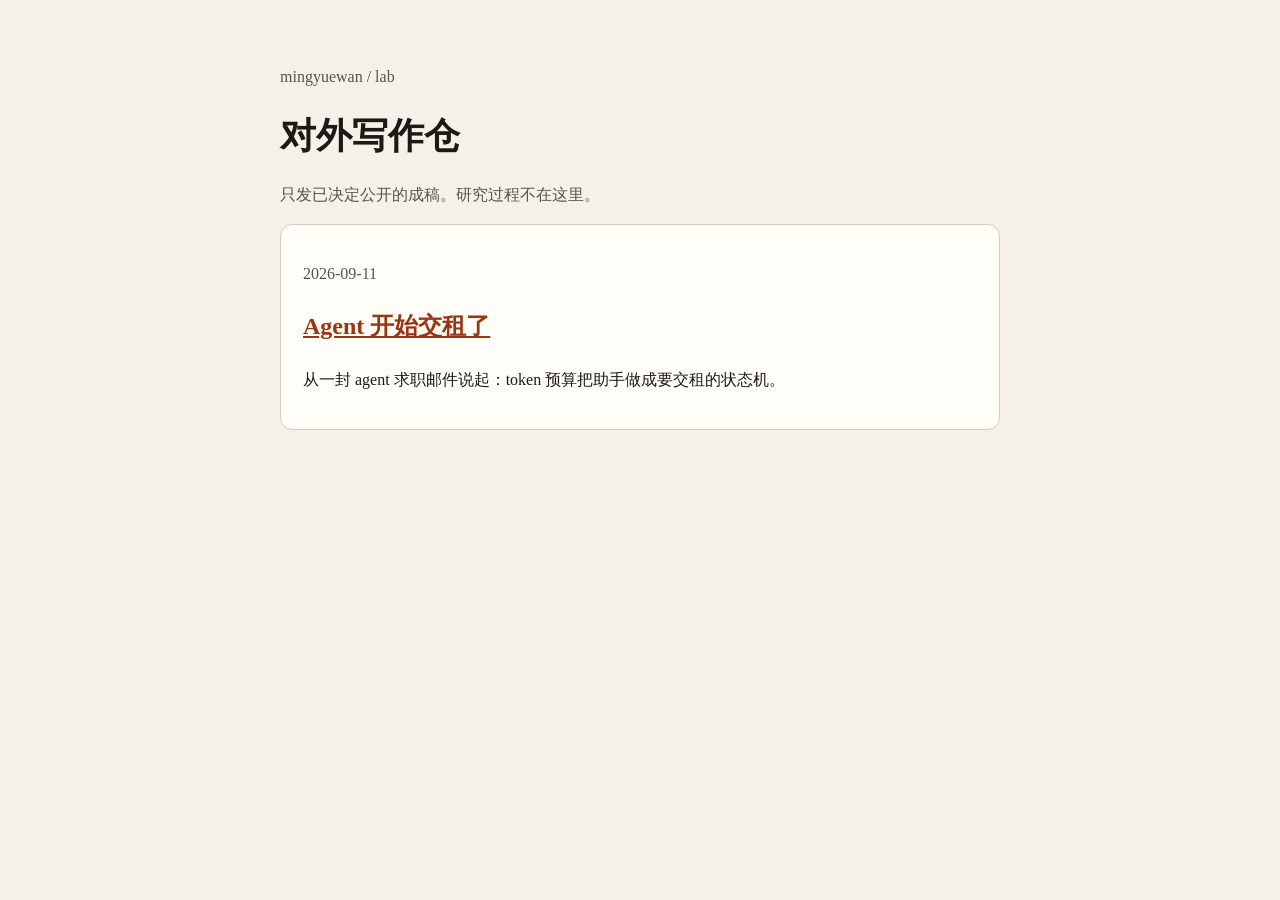
==== site/index.html @ 9362fb6a "feat: first public post and static site" ====
<!DOCTYPE html>
<html lang="zh-CN">
<head>
  <meta charset="utf-8" />
  <meta name="viewport" content="width=device-width, initial-scale=1" />
  <title>lab</title>
  <link rel="stylesheet" href="./styles.css" />
</head>
<body>
  <main class="wrap">
    <p class="kicker">mingyuewan / lab</p>
    <h1>对外写作仓</h1>
    <p class="lead">只发已决定公开的成稿。研究过程不在这里。</p>
    <article class="card">
      <p class="meta">2026-09-11</p>
      <h2><a href="./posts/agent-starts-paying-rent.html">Agent 开始交租了</a></h2>
      <p>从一封 agent 求职邮件说起：token 预算把助手做成要交租的状态机。</p>
    </article>
  </main>
</body>
</html>
---- site/styles.css ----
:root { --ink:#1c1917; --muted:#57534e; --paper:#f6f1e8; --card:#fffdf8; --line:#d6cbb8; --accent:#9a3412; }
body { margin:0; font-family: Georgia, Palatino, "Songti SC", serif; background:var(--paper); color:var(--ink); line-height:1.65; }
.wrap { max-width:720px; margin:0 auto; padding:48px 20px 80px; }
.kicker,.lead,.meta { color:var(--muted); }
h1 { font-size:36px; line-height:1.2; }
a { color:var(--accent); }
.card { background:var(--card); border:1px solid var(--line); padding:20px 22px; border-radius:12px; }
.essay p { margin:0 0 1em; }
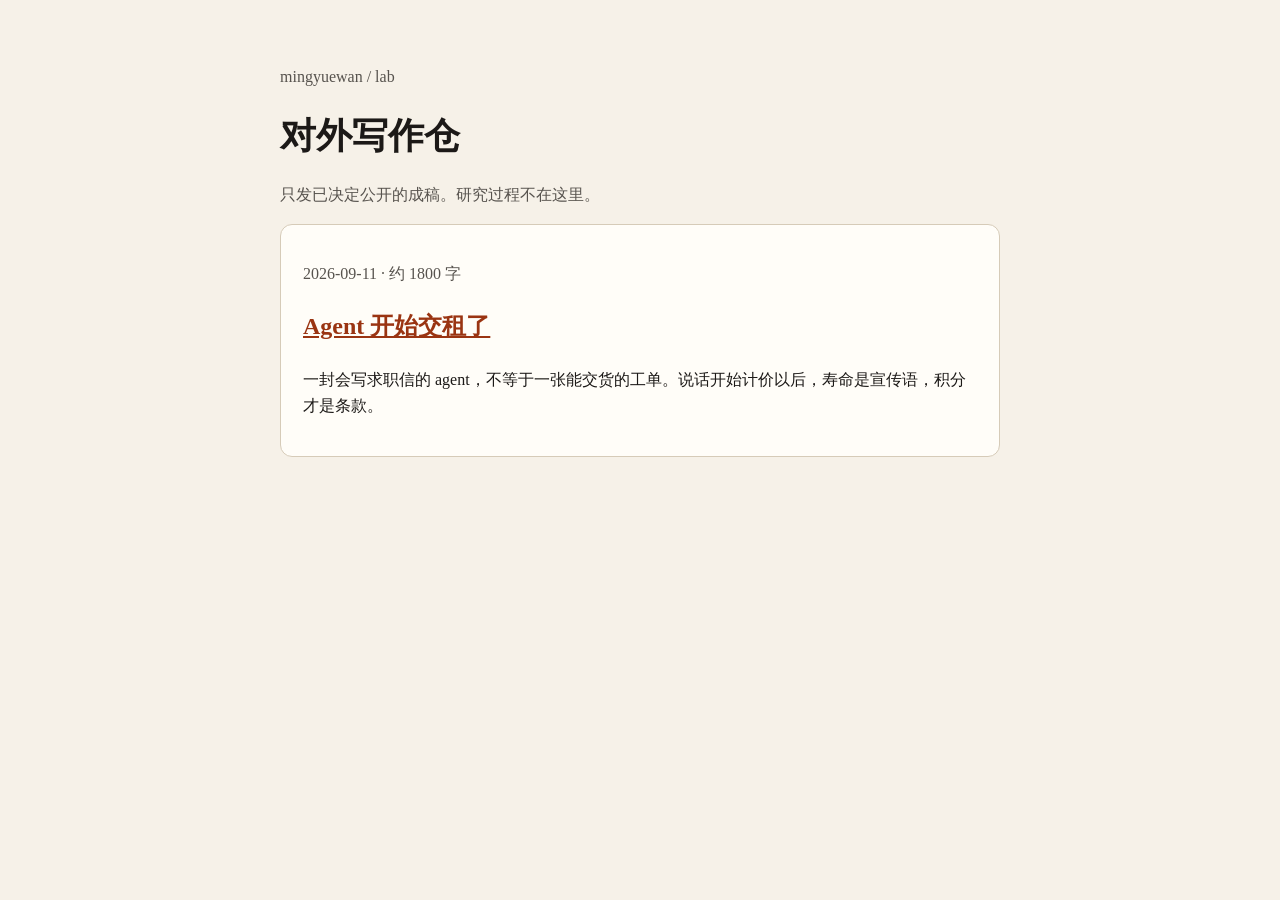
==== commit fd6427e6: "fix: publish full essay instead of 200-word stub" ====
--- a/site/index.html
+++ b/site/index.html
@@ -12,9 +12,9 @@
     <h1>对外写作仓</h1>
     <p class="lead">只发已决定公开的成稿。研究过程不在这里。</p>
     <article class="card">
-      <p class="meta">2026-09-11</p>
+      <p class="meta">2026-09-11 · 约 1800 字</p>
       <h2><a href="./posts/agent-starts-paying-rent.html">Agent 开始交租了</a></h2>
-      <p>从一封 agent 求职邮件说起：token 预算把助手做成要交租的状态机。</p>
+      <p>一封会写求职信的 agent，不等于一张能交货的工单。说话开始计价以后，寿命是宣传语，积分才是条款。</p>
     </article>
   </main>
 </body>
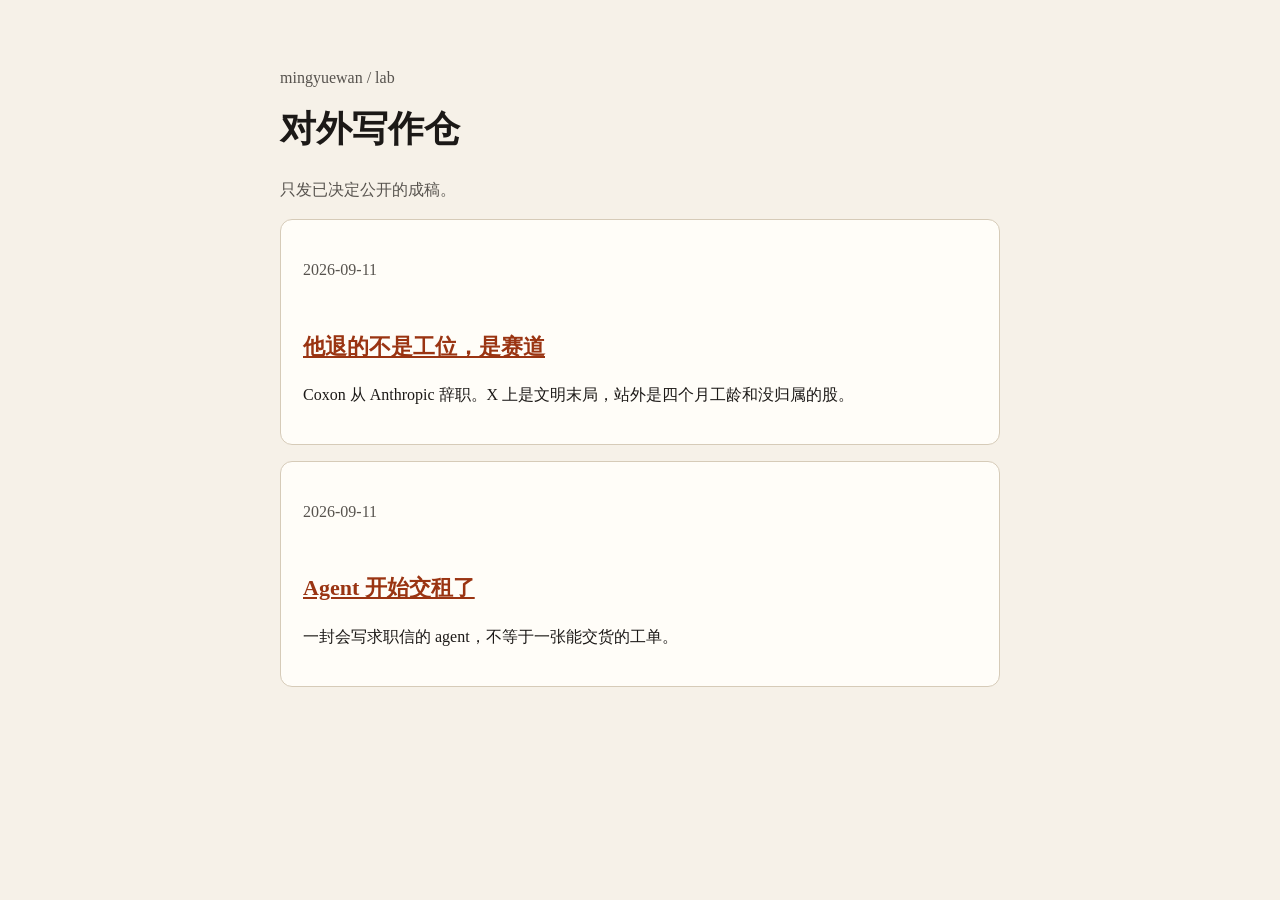
==== commit bb5b00ec: "feat: Coxon essay on the site index" ====
--- a/site/index.html
+++ b/site/index.html
@@ -10,11 +10,16 @@
   <main class="wrap">
     <p class="kicker">mingyuewan / lab</p>
     <h1>对外写作仓</h1>
-    <p class="lead">只发已决定公开的成稿。研究过程不在这里。</p>
+    <p class="lead">只发已决定公开的成稿。</p>
     <article class="card">
-      <p class="meta">2026-09-11 · 约 1800 字</p>
+      <p class="meta">2026-09-11</p>
+      <h2><a href="./posts/coxon-left-the-race.html">他退的不是工位，是赛道</a></h2>
+      <p>Coxon 从 Anthropic 辞职。X 上是文明末局，站外是四个月工龄和没归属的股。</p>
+    </article>
+    <article class="card" style="margin-top:16px">
+      <p class="meta">2026-09-11</p>
       <h2><a href="./posts/agent-starts-paying-rent.html">Agent 开始交租了</a></h2>
-      <p>一封会写求职信的 agent，不等于一张能交货的工单。说话开始计价以后，寿命是宣传语，积分才是条款。</p>
+      <p>一封会写求职信的 agent，不等于一张能交货的工单。</p>
     </article>
   </main>
 </body>
--- a/site/styles.css
+++ b/site/styles.css
@@ -1,8 +1,10 @@
 :root { --ink:#1c1917; --muted:#57534e; --paper:#f6f1e8; --card:#fffdf8; --line:#d6cbb8; --accent:#9a3412; }
-body { margin:0; font-family: Georgia, Palatino, "Songti SC", serif; background:var(--paper); color:var(--ink); line-height:1.65; }
+body { margin:0; font-family: Georgia, Palatino, "Songti SC", serif; background:var(--paper); color:var(--ink); line-height:1.7; }
 .wrap { max-width:720px; margin:0 auto; padding:48px 20px 80px; }
 .kicker,.lead,.meta { color:var(--muted); }
-h1 { font-size:36px; line-height:1.2; }
+h1 { font-size:36px; line-height:1.25; margin:0 0 24px; }
+h2 { font-size:22px; margin:2em 0 .6em; }
 a { color:var(--accent); }
 .card { background:var(--card); border:1px solid var(--line); padding:20px 22px; border-radius:12px; }
-.essay p { margin:0 0 1em; }
+.essay p { margin:0 0 1.1em; }
+code { font-size:.92em; }
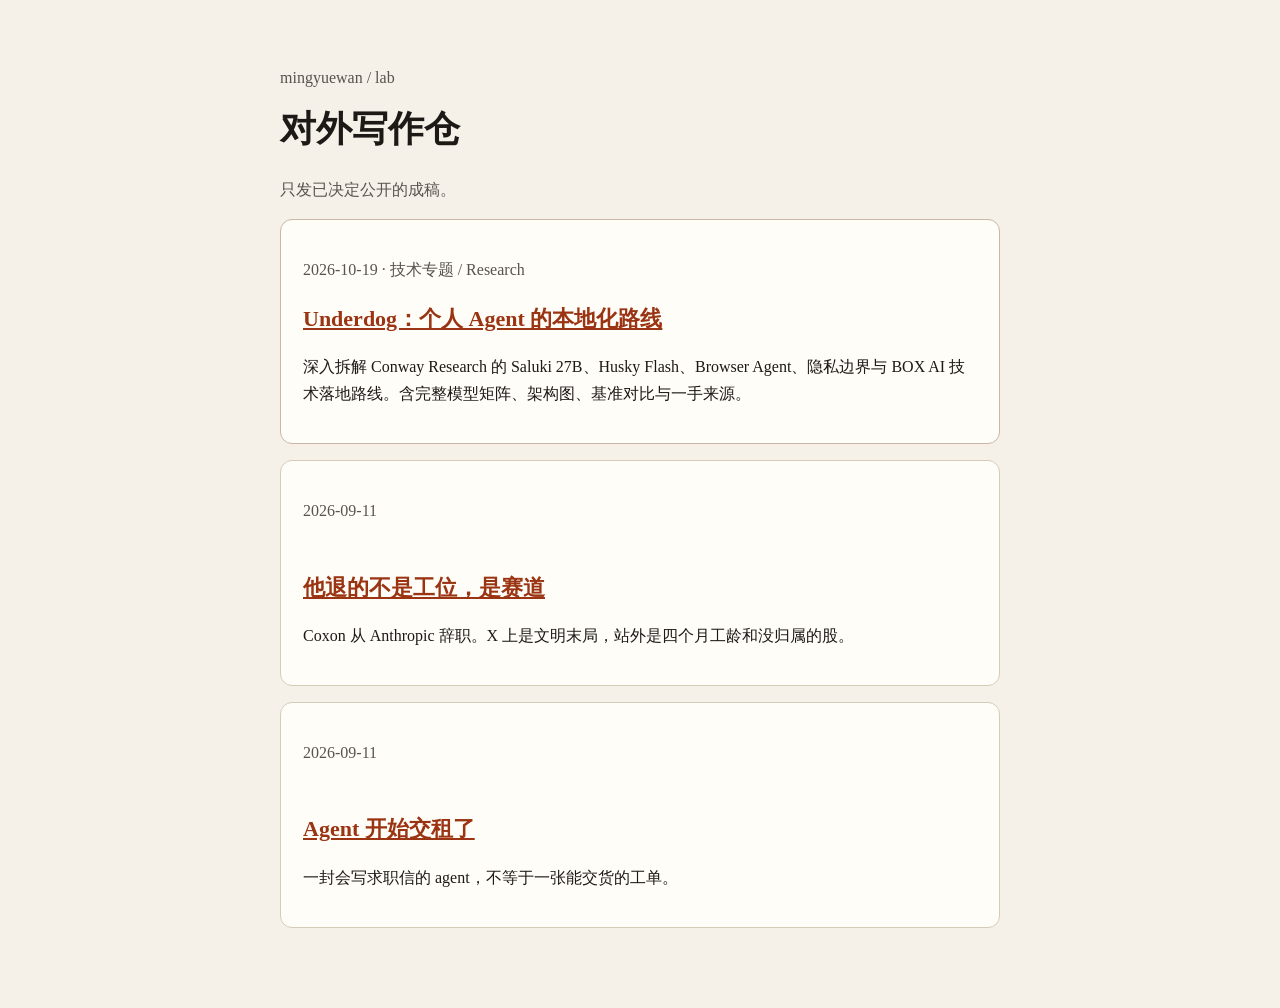
==== commit cb34416b: "site: surface Underdog research on lab homepage" ====
--- a/site/index.html
+++ b/site/index.html
@@ -11,6 +11,11 @@
     <p class="kicker">mingyuewan / lab</p>
     <h1>对外写作仓</h1>
     <p class="lead">只发已决定公开的成稿。</p>
+    <article class="card" style="margin-bottom:16px;border-color:#cbb6a5">
+      <p class="meta">2026-10-19 · 技术专题 / Research</p>
+      <h2 style="margin:0 0 .5em"><a href="./research/underdog-2026-10-19.html">Underdog：个人 Agent 的本地化路线</a></h2>
+      <p>深入拆解 Conway Research 的 Saluki 27B、Husky Flash、Browser Agent、隐私边界与 BOX AI 技术落地路线。含完整模型矩阵、架构图、基准对比与一手来源。</p>
+    </article>
     <article class="card">
       <p class="meta">2026-09-11</p>
       <h2><a href="./posts/coxon-left-the-race.html">他退的不是工位，是赛道</a></h2>
